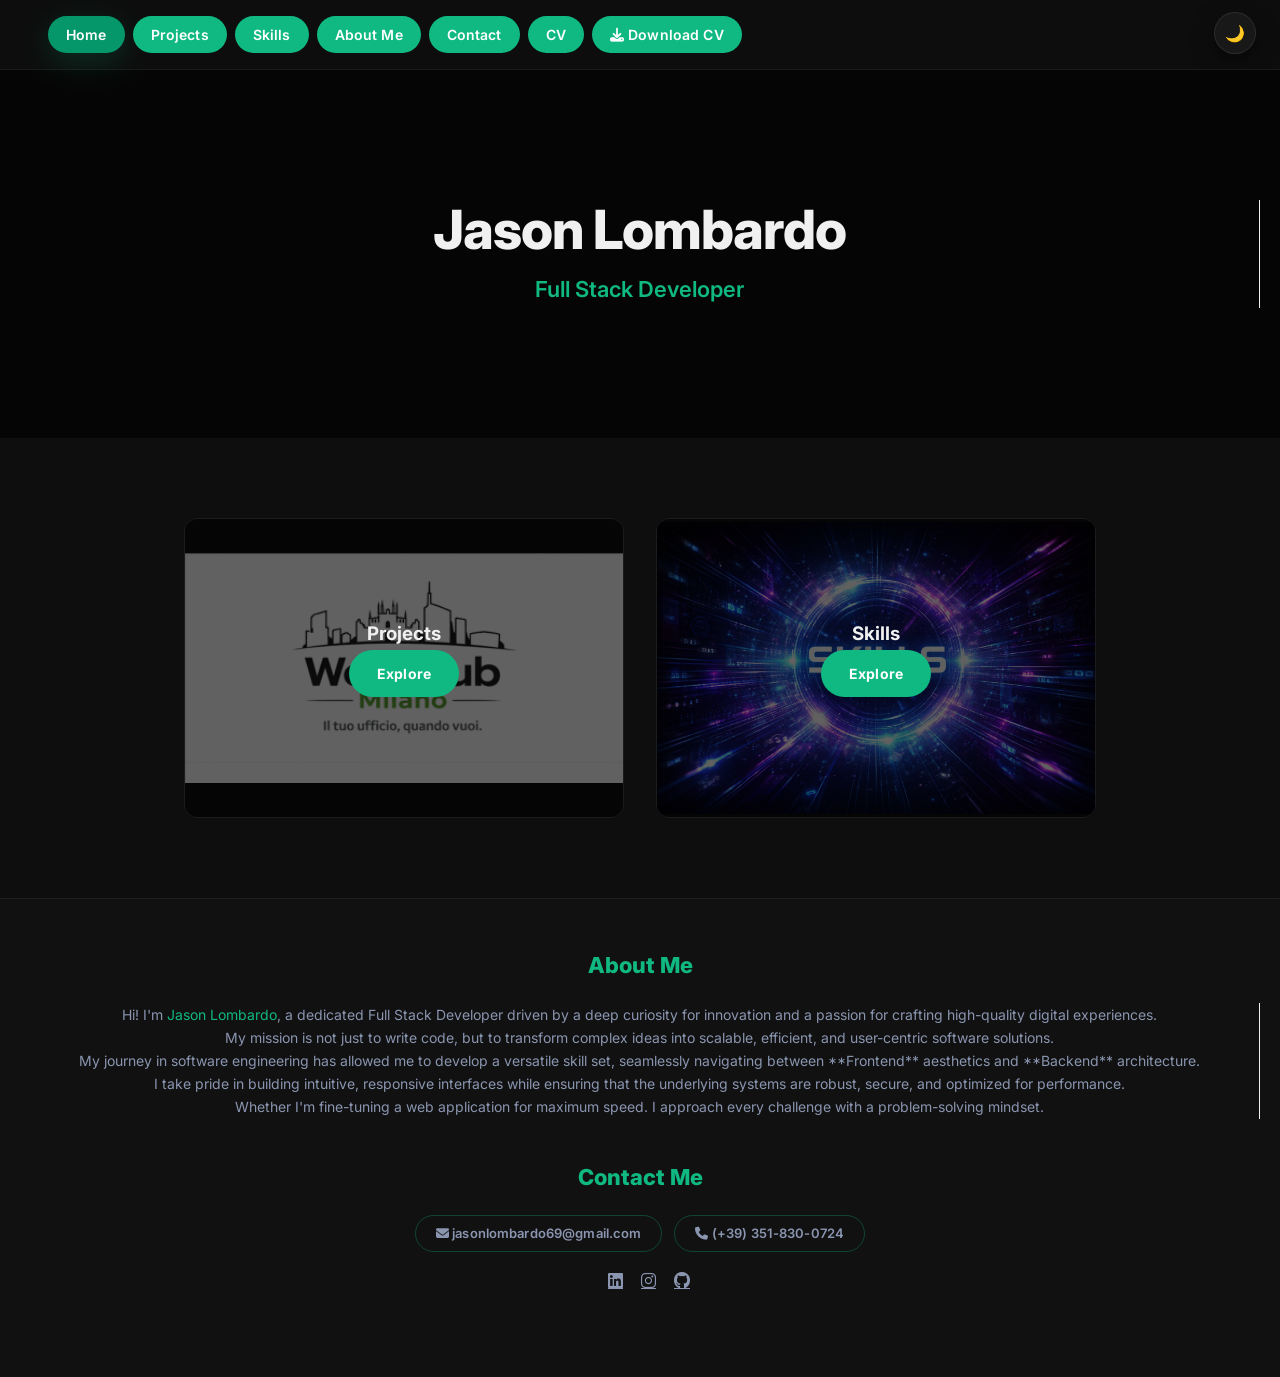
==== index.html @ a2bdf86a "Add files via upload" ====
<!DOCTYPE html>
<html lang="en" data-theme="dark">
<head>
    <meta charset="UTF-8">
    <title>Jason Lombardo | Portfolio</title>
    <meta name="viewport" content="width=device-width, initial-scale=1.0">
    <link rel="stylesheet" href="https://cdnjs.cloudflare.com/ajax/libs/font-awesome/6.5.0/css/all.min.css">
    <link rel="stylesheet" href="style.css">
</head>
<body class="page_up">

<header>
    <div class="header-container">
           <button id="theme-toggle" title="Cambia tema">🌙</button>
        <nav>
            <a href="index.html" class="active">Home</a>
            <a href="projects.html">Projects</a>
            <a href="skills.html">Skills</a>
            <a href="#about">About Me</a>
            <a href="#contact">Contact</a>
            <a href="CV.html">CV</a>
            <a href="./curriculum vitae.pdf" download="CV_Jason_Lombardo.pdf">
                <i class="fas fa-download"></i> Download CV
            </a>
        </nav>
    </div>
</header>



<section class="hero">
    <div style="display:flex; flex-direction:column; align-items:center; gap:24px;">

    <!--   <div style="width:140px; height:140px; border-radius:50%; border:3px solid var(--accent); overflow:hidden; box-shadow:var(--shadow-md);">
            <img src="" alt="Jason Lombardo" style="width:100%; height:100%; object-fit:cover;">
        </div> -->

        <div class="macchina-da-scrivere" style="text-align:center;">
            <h1>Jason Lombardo</h1>
            <p>Full Stack Developer</p>
        </div>

    </div>
</section>

<section class="categories">
    <div class="category-card1">
        <h3>Projects</h3>
        <a href="projects.html" class="btn">Explore</a>
    </div>
    <div class="category-card2">
        <h3>Skills</h3>
        <a href="skills.html" class="btn">Explore</a>
    </div>
</section>

<footer>
    <section id="about">
        <h2>About Me</h2>
        <div class ="macchina-da-scrivere" style="text-align:center;">
    <p>
            Hi! I'm <span class="text-blue-500 font-semibold">Jason Lombardo</span>, a dedicated Full Stack Developer driven by a deep curiosity for innovation and a passion for crafting high-quality digital experiences. <br> 
            My mission is not just to write code, but to transform complex ideas into scalable, efficient, and user-centric software solutions.
        </p>
        <p>
            My journey in software engineering has allowed me to develop a versatile skill set, seamlessly navigating between **Frontend** aesthetics and **Backend** architecture. <br>
            I take pride in building intuitive, responsive interfaces while ensuring that the underlying systems are robust, secure, and optimized for performance. <br>
            Whether I'm fine-tuning a web application for maximum speed. I approach every challenge with a problem-solving mindset.
        </p>

 
        </div>
    </section>

    <section id="contact">
        <h2>Contact Me</h2>
        <div style="display:flex; gap:12px; justify-content:center; flex-wrap:wrap; margin-bottom:20px;">
            <a href="mailto:jasonlombardo69@gmail.com" class="filter-btn no_link">
                <i class="fas fa-envelope"></i> jasonlombardo69@gmail.com
            </a>
            <span class="filter-btn">
                <i class="fas fa-phone"></i> (+39) 351-830-0724
            </span>
        </div>
        <div class="social-links" style="justify-content:center;">
            <a href="https://www.linkedin.com/in/jason-lombardo-54b6a9364" target="_blank" title="LinkedIn">
                <i class="fab fa-linkedin"></i>
            </a>
            <a href="https://www.instagram.com/jason_lombardo06" target="_blank" title="Instagram">
                <i class="fab fa-instagram"></i>
            </a>
            <a href="https://github.com/jasonino168/public_stuff" target="_blank" title="GitHub">
                <i class="fab fa-github"></i>
            </a>
        </div>
    </section>
</footer>

<script src="script_theme.js"></script>
</body>
</html>
---- style.css ----
@import url('https://fonts.googleapis.com/css2?family=Inter:wght@400;500;600;700;800&display=swap');

:root {
    --bg:               #0e0e0e;
    --bg-alt:           #181818;
    --bg-card:          #161616;
    --bg-header:        rgba(14, 14, 14, 0.92);
    --bg-footer:        #111111;
    --text:             #f0f0f0;
    --text-muted:       #8a95b0;
    --text-subtle:      #4a5568;
    --accent:           #10b981;
    --accent-hover:     #059669;
    --accent-dim:       rgba(16, 185, 129, 0.15);
    --accent-glow:      rgba(16, 185, 129, 0.25);
    --border:           rgba(255, 255, 255, 0.06);
    --border-alt:       rgba(255, 255, 255, 0.09);
    --border-strong:    rgba(255, 255, 255, 0.18);
    --border-accent:    rgba(16, 185, 129, 0.3);
    --shadow-sm:        0 2px 8px rgba(0,0,0,0.3);
    --shadow-md:        0 8px 24px rgba(0,0,0,0.4);
    --shadow-lg:        0 16px 48px rgba(0,0,0,0.55);
    --shadow-accent:    0 8px 32px rgba(16, 185, 129, 0.2);
    --skill-track:      rgba(255, 255, 255, 0.06);
    --hero-overlay:     rgba(0, 0, 0, 0.62);
    --social-color:     #8a95b0;
    --social-hover:     #10b981;
    --cursor-color:     #f0f0f0;
    --radius:           14px;
    --radius-sm:        8px;
    --radius-pill:      999px;
}

[data-theme="light"] {
    --bg:               #f8fafc;
    --bg-alt:           #ffffff;
    --bg-card:          #ffffff;
    --bg-header:        rgba(255, 255, 255, 0.85);
    --bg-footer:        #f1f5f9;
    --text:             #0f172a;
    --text-muted:       #475569;
    --text-subtle:      #94a3b8;
    --accent:           #10b981;
    --accent-hover:     #059669;
    --accent-dim:       rgba(16, 185, 129, 0.1);
    --accent-glow:      rgba(16, 185, 129, 0.15);
    --border:           rgba(0, 0, 0, 0.05);
    --border-alt:       rgba(0, 0, 0, 0.08);
    --border-strong:    rgba(0, 0, 0, 0.12);
    --border-accent:    rgba(16, 185, 129, 0.25);
    --shadow-sm:        0 1px 3px rgba(0,0,0,0.1);
    --shadow-md:        0 10px 25px -5px rgba(0,0,0,0.05);
    --shadow-lg:        0 20px 25px -5px rgba(0,0,0,0.1);
    --shadow-accent:    0 10px 15px -3px rgba(16, 185, 129, 0.2);
    --skill-track:      #e2e8f0;
    --hero-overlay:     rgba(0, 0, 0, 0.45);
    --social-color:     #64748b;
    --social-hover:     #10b981;
    --cursor-color:     #0f172a;
}

*, *::before, *::after { margin: 0; padding: 0; box-sizing: border-box; }

html { scroll-behavior: smooth; }

body {
    font-family: 'Inter', 'Segoe UI', sans-serif;
    line-height: 1.65;
    background-color: var(--bg);
    color: var(--text);
    transition: background-color 0.35s ease, color 0.35s ease;
    -webkit-font-smoothing: antialiased;
}

::-webkit-scrollbar             { width: 5px; }
::-webkit-scrollbar-track       { background: transparent; }
::-webkit-scrollbar-thumb       { background: var(--border-accent); border-radius: var(--radius-pill); }
::-webkit-scrollbar-thumb:hover { background: var(--accent); }

::selection { background: var(--accent-dim); color: var(--accent); }

header {
    background-color: var(--bg-header);
    padding: 16px 48px;
    position: sticky;
    top: 0;
    z-index: 1000;
    backdrop-filter: blur(14px);
    -webkit-backdrop-filter: blur(14px);
    border-bottom: 1px solid var(--border);
    transition: background-color 0.35s ease, border-color 0.35s ease;
}

.header-container {
    display: flex;
    justify-content: space-between;
    align-items: center;
    flex-wrap: wrap;
    gap: 12px;
}

nav {
    display: flex;
    gap: 8px;
    flex-wrap: wrap;
    justify-content: center;
}

nav a {
    text-decoration: none;
    color: white;
    padding: 7px 18px;
    border-radius: var(--radius-pill);
    font-size: 14px;
    font-weight: 600;
    transition: all 0.25s ease;
    background-color: var(--accent);
    letter-spacing: 0.01em;
}
nav a:hover  { background-color: var(--accent-hover); transform: translateY(-2px); box-shadow: var(--shadow-accent); }
nav a.active { background-color: var(--accent-hover); box-shadow: var(--shadow-accent); }

.social-links { display: flex; align-items: center; }

.social-links a {
    color: var(--social-color);
    font-size: 17px;
    margin-left: 18px;
    transition: color 0.25s, transform 0.25s;
    display: inline-flex;
}
.social-links a:hover { color: var(--social-hover); transform: translateY(-2px); }

/* bottone tema — fisso in basso a destra */
#theme-toggle {
    position: fixed;
    bottom: 15px;
    right: 24px;
    z-index: 900;
    background: var(--bg-alt);
    border: 1px solid var(--border-alt);
    color: var(--text);
    width: 42px;
    height: 42px;
    border-radius: 50%;
    cursor: pointer;
    font-size: 16px;
    display: flex;
    align-items: center;
    justify-content: center;
    transition: background 0.25s, border-color 0.25s, transform 0.25s;
    box-shadow: var(--shadow-md);
}
#theme-toggle:hover {
    background: var(--accent);
    color: white;
    border-color: var(--accent);
    transform: rotate(20deg) scale(1.1);
}

.hero {
    text-align: center;
    padding: 130px 20px;
    background: linear-gradient(var(--hero-overlay), var(--hero-overlay));
    background-size: cover;
    background-position: center;
}
.hero h1 {
    font-size: clamp(36px, 5vw, 54px);
    font-weight: 800;
    letter-spacing: -0.02em;
    margin-bottom: 12px;
    line-height: 1.1;
    color: var(--text);
}
.hero p { font-size: clamp(16px, 2.5vw, 22px); color: var(--accent); font-weight: 600; }

.page-hero {
    text-align: center;
    padding: 80px 20px 52px;
    background: linear-gradient(var(--hero-overlay), var(--hero-overlay));
}
.page-hero h1 {
    font-size: clamp(30px, 4.5vw, 48px);
    font-weight: 800;
    letter-spacing: -0.02em;
    margin-bottom: 14px;
    line-height: 1.1;
    color: var(--text);
}
.page-hero h1 span { color: var(--accent); }
.page-hero p       { font-size: 15px; color: var(--text-muted); max-width: 480px; margin: 0 auto; }

.categories {
    display: flex;
    justify-content: center;
    gap: 32px;
    padding: 80px 50px;
    flex-wrap: wrap;
}

.category-card1,
.category-card2 {
    width: 440px;
    height: 300px;
    background-position: center;
    background-repeat: no-repeat;
    background-size: contain;
    padding: 100px 30px;
    border-radius: var(--radius);
    text-align: center;
    transition: transform 0.3s ease, box-shadow 0.3s ease;
    border: 1px solid var(--border);
}
.category-card1 { background-image: linear-gradient(var(--hero-overlay), var(--hero-overlay)), url('carta1.png'); }
.category-card2 { background-image: linear-gradient(var(--hero-overlay), var(--hero-overlay)), url('carta2.png'); }
.category-card1:hover,
.category-card2:hover { transform: translateY(-10px); box-shadow: var(--shadow-lg); }
.category-card h3 { margin-bottom: 20px; }

.btn {
    display: inline-flex;
    align-items: center;
    gap: 8px;
    padding: 12px 28px;
    background-color: var(--accent);
    border-radius: var(--radius-pill);
    text-decoration: none;
    color: white;
    font-weight: 700;
    font-size: 14px;
    letter-spacing: 0.01em;
    transition: all 0.25s ease;
    border: none;
    cursor: pointer;
}
.btn:hover { background-color: var(--accent-hover); transform: translateY(-2px); box-shadow: var(--shadow-accent); }

.skills-section  { padding: 64px 50px 88px; }
.skills-category { margin-bottom: 64px; }

.category-title {
    font-size: 11px;
    text-transform: uppercase;
    letter-spacing: 3.5px;
    color: var(--accent);
    font-weight: 700;
    margin-bottom: 28px;
    display: flex;
    align-items: center;
    gap: 14px;
}
.category-title::after {
    content: '';
    flex: 1;
    height: 1px;
    background: var(--border-accent);
    opacity: 0.5;
}

.skills-grid {
    display: grid;
    grid-template-columns: repeat(auto-fill, minmax(185px, 1fr));
    gap: 14px;
}

.skill-card {
    background-color: var(--bg-card);
    border: 1px solid var(--border);
    border-radius: var(--radius);
    padding: 24px 18px 20px;
    text-align: center;
    transition: all 0.3s ease;
    position: relative;
    overflow: hidden;
}
.skill-card::before {
    content: '';
    position: absolute;
    top: 0; left: 0; right: 0;
    height: 2px;
    background: var(--accent);
    transform: scaleX(0);
    transform-origin: left;
    transition: transform 0.35s ease;
}
.skill-card:hover                { transform: translateY(-7px); box-shadow: var(--shadow-md); border-color: var(--border-accent); }
.skill-card:hover::before        { transform: scaleX(1); }

.skill-icon  { font-size: 34px; margin-bottom: 12px; display: block; }
.skill-name  { font-size: 13px; font-weight: 700; margin-bottom: 14px; color: var(--text); letter-spacing: 0.01em; }

.skill-bar-track {
    width: 100%; height: 4px;
    background-color: var(--skill-track);
    border-radius: var(--radius-pill);
    overflow: hidden;
}
.skill-bar-fill {
    height: 100%;
    background: linear-gradient(90deg, var(--accent), var(--accent-hover));
    border-radius: var(--radius-pill);
    width: 0;
    transition: width 1.3s cubic-bezier(0.4, 0, 0.2, 1);
}
.skill-level { font-size: 10px; color: var(--text-subtle); margin-top: 7px; text-align: right; font-weight: 600; letter-spacing: 0.5px; }

.tools-grid { display: flex; flex-wrap: wrap; gap: 10px; }

.tool-badge {
    display: inline-flex;
    align-items: center;
    gap: 7px;
    background-color: var(--bg-card);
    border: 1px solid var(--border-alt);
    border-radius: var(--radius-pill);
    padding: 7px 16px;
    font-size: 13px;
    font-weight: 600;
    color: var(--text);
    transition: all 0.25s ease;
    cursor: default;
}
.tool-badge:hover { border-color: var(--border-accent); background-color: var(--accent-dim); transform: translateY(-3px); box-shadow: var(--shadow-sm); }
.tool-badge i     { color: var(--accent); font-size: 13px; }

.filters {
    display: flex;
    justify-content: center;
    gap: 10px;
    padding: 44px 20px 12px;
    flex-wrap: wrap;
}

.filter-btn {
    padding: 7px 20px;
    border-radius: var(--radius-pill);
    border: 1px solid var(--border-accent);
    background: transparent;
    color: var(--text-muted);
    font-size: 13px;
    font-weight: 600;
    cursor: pointer;
    transition: all 0.25s ease;
    font-family: inherit;
    letter-spacing: 0.01em;
}
.filter-btn:hover  { background-color: var(--accent-dim); color: var(--accent); transform: translateY(-1px); }
.filter-btn.active { background-color: var(--accent); color: white; border-color: var(--accent); box-shadow: var(--shadow-accent); }

.projects-section { padding: 40px 50px 88px; }

.projects-grid {
    display: grid;
    grid-template-columns: repeat(auto-fit, minmax(300px, 1fr));
    gap: 24px;
}

.project-card {
    background-color: var(--bg-card);
    border-radius: var(--radius);
    overflow: hidden;
    transition: all 0.3s ease;
    border: 1px solid var(--border);
    display: flex;
    flex-direction: column;
}
.project-card:hover              { transform: translateY(-8px); box-shadow: var(--shadow-lg); border-color: var(--border-accent); }
.project-card.hidden             { display: none; }

.project-img {
    width: 100%; height: 180px;
    display: flex; align-items: center; justify-content: center;
    font-size: 50px;
    color: var(--border-strong);
    transition: color 0.3s;
}
.project-card:hover .project-img { color: var(--accent-dim); }

.project-body { padding: 22px 24px 24px; flex: 1; display: flex; flex-direction: column; }
.project-tags { display: flex; gap: 7px; flex-wrap: wrap; margin-bottom: 12px; }

.tag {
    font-size: 10px;
    padding: 3px 10px;
    border-radius: var(--radius-pill);
    background-color: var(--accent-dim);
    color: var(--accent);
    border: 1px solid var(--border-accent);
    font-weight: 700;
    letter-spacing: 0.5px;
    text-transform: uppercase;
}

.project-body h3 { font-size: 17px; font-weight: 700; margin-bottom: 8px; color: var(--text); line-height: 1.3; }
.project-body p  { font-size: 13px; color: var(--text-muted); line-height: 1.65; margin-bottom: 20px; flex: 1; }

.project-links   { display: flex; gap: 10px; flex-wrap: wrap; margin-top: auto; }
.project-links a {
    display: inline-flex; align-items: center; gap: 6px;
    text-decoration: none; font-size: 13px; font-weight: 700;
    padding: 8px 18px; border-radius: var(--radius-pill); transition: 0.25s;
}

.link-github { border: 1px solid var(--border-strong); color: var(--text); background: transparent; }
.link-github:hover { background-color: var(--bg-alt); border-color: var(--border-accent); color: var(--accent); transform: translateY(-2px); }

.link-live { background-color: var(--accent); color: white; border: 1px solid transparent; }
.link-live:hover { background-color: var(--accent-hover); transform: translateY(-2px); box-shadow: var(--shadow-accent); }

footer {
    background-color: var(--bg-footer);
    padding: 48px 20px;
    text-align: center;
    color: var(--text-muted);
    font-size: 14px;
    border-top: 1px solid var(--border);
    transition: background-color 0.35s ease;
}
footer h2      { margin-bottom: 20px; color: var(--accent); font-size: 22px; font-weight: 800; }
footer section { margin-bottom: 40px; }
footer span    { color: var(--accent); }

.page_up {
    opacity: 0;
    transform: translateY(24px);
    animation: fadeUp 0.7s cubic-bezier(0.4, 0, 0.2, 1) forwards;
}
@keyframes fadeUp { to { opacity: 1; transform: translateY(0); } }


.macchina-da-scrivere {
    overflow: hidden;
    white-space: nowrap;
    width: 0;
    opacity: 0;
    animation: scorriTesto 1s steps(30, end) forwards, fadeIn 0s forwards;
}

/* ogni elemento aspetta che il precedente finisca */
.macchina-da-scrivere:nth-child(1) { animation-delay: 0s,    0s; }
.macchina-da-scrivere:nth-child(2) { animation-delay: 1.2s,  1.2s; }
.macchina-da-scrivere:nth-child(3) { animation-delay: 2.4s,  2.4s; }
.macchina-da-scrivere:nth-child(4) { animation-delay: 3.6s,  3.6s; }

/* il cursore lampeggiante solo sull'ultimo */
.macchina-da-scrivere:last-child {
    border-right: .12em solid var(--cursor-color);
    animation: scorriTesto 1s steps(30, end) forwards, fadeIn 0s forwards, cursore 1s step-end 3.6s infinite;
}

@keyframes scorriTesto { from { width: 0 } to { width: 100% } }
@keyframes fadeIn      { to   { opacity: 1 } }
@keyframes cursore     { from, to { border-color: transparent } 50% { border-color: var(--cursor-color); } }

.no_link         { text-decoration: none; color: inherit; }
.no_link:visited { color: inherit; }

:focus-visible { outline: 2px solid var(--accent); outline-offset: 3px; border-radius: var(--radius-sm); }

@media (max-width: 900px) {
    .categories { gap: 20px; padding: 60px 24px; }
}

@media (max-width: 768px) {
    header              { padding: 16px 20px; }
    .skills-section     { padding: 48px 20px 64px; }
    .projects-section   { padding: 28px 20px 64px; }
    .header-container   { flex-direction: column; gap: 12px; }
    nav                 { justify-content: center; }
    .page-hero h1       { font-size: 28px; }
    .categories         { flex-direction: column; align-items: center; padding: 40px 20px; }
    .category-card1,
    .category-card2     { width: 100%; max-width: 400px; }
    .projects-grid      { grid-template-columns: 1fr; }
    .skills-grid        { grid-template-columns: repeat(auto-fill, minmax(150px, 1fr)); }
}

@media (max-width: 480px) {
    nav a       { padding: 6px 14px; font-size: 13px; }
    .filter-btn { padding: 6px 14px; font-size: 12px; }
    .hero       { padding: 90px 16px; }
}
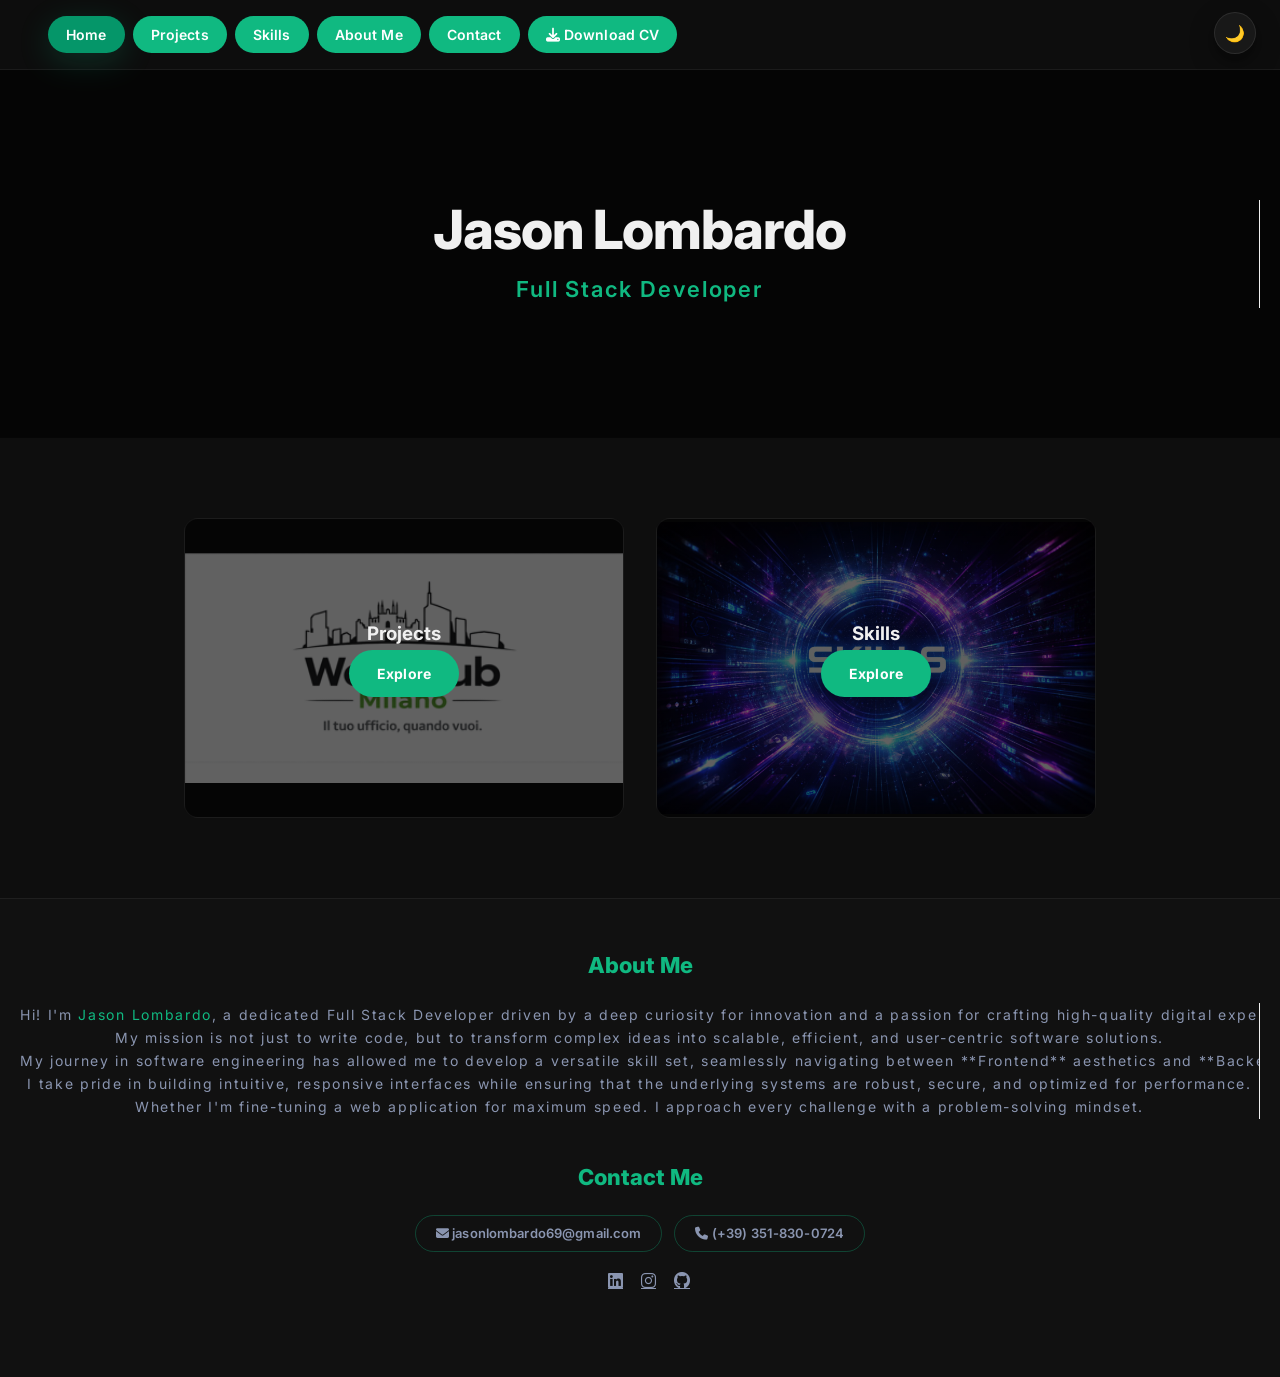
==== commit 78a0b0cb: "Fix HTML structure and formatting issues" ====
--- a/index.html
+++ b/index.html
@@ -18,7 +18,7 @@
             <a href="skills.html">Skills</a>
             <a href="#about">About Me</a>
             <a href="#contact">Contact</a>
-            <a href="CV.html">CV</a>
+            
             <a href="./curriculum vitae.pdf" download="CV_Jason_Lombardo.pdf">
                 <i class="fas fa-download"></i> Download CV
             </a>
@@ -98,4 +98,4 @@
 
 <script src="script_theme.js"></script>
 </body>
-</html>+</html>
--- a/style.css
+++ b/style.css
@@ -428,30 +428,18 @@
 }
 @keyframes fadeUp { to { opacity: 1; transform: translateY(0); } }
 
-
 .macchina-da-scrivere {
     overflow: hidden;
+    border-right: .12em solid var(--cursor-color);
     white-space: nowrap;
-    width: 0;
-    opacity: 0;
-    animation: scorriTesto 1s steps(30, end) forwards, fadeIn 0s forwards;
-}
-
-/* ogni elemento aspetta che il precedente finisca */
-.macchina-da-scrivere:nth-child(1) { animation-delay: 0s,    0s; }
-.macchina-da-scrivere:nth-child(2) { animation-delay: 1.2s,  1.2s; }
-.macchina-da-scrivere:nth-child(3) { animation-delay: 2.4s,  2.4s; }
-.macchina-da-scrivere:nth-child(4) { animation-delay: 3.6s,  3.6s; }
-
-/* il cursore lampeggiante solo sull'ultimo */
-.macchina-da-scrivere:last-child {
-    border-right: .12em solid var(--cursor-color);
-    animation: scorriTesto 1s steps(30, end) forwards, fadeIn 0s forwards, cursore 1s step-end 3.6s infinite;
-}
-
+    margin: 0 auto;
+    letter-spacing: .12em;
+    cursor: default;
+    pointer-events: none;
+    animation: scorriTesto 3.5s steps(30, end) forwards, cursore 1s step-end infinite;
+}
 @keyframes scorriTesto { from { width: 0 } to { width: 100% } }
-@keyframes fadeIn      { to   { opacity: 1 } }
-@keyframes cursore     { from, to { border-color: transparent } 50% { border-color: var(--cursor-color); } }
+@keyframes cursore { from, to { border-color: transparent } 50% { border-color: var(--cursor-color); } }
 
 .no_link         { text-decoration: none; color: inherit; }
 .no_link:visited { color: inherit; }
@@ -480,4 +468,4 @@
     nav a       { padding: 6px 14px; font-size: 13px; }
     .filter-btn { padding: 6px 14px; font-size: 12px; }
     .hero       { padding: 90px 16px; }
-}+}
